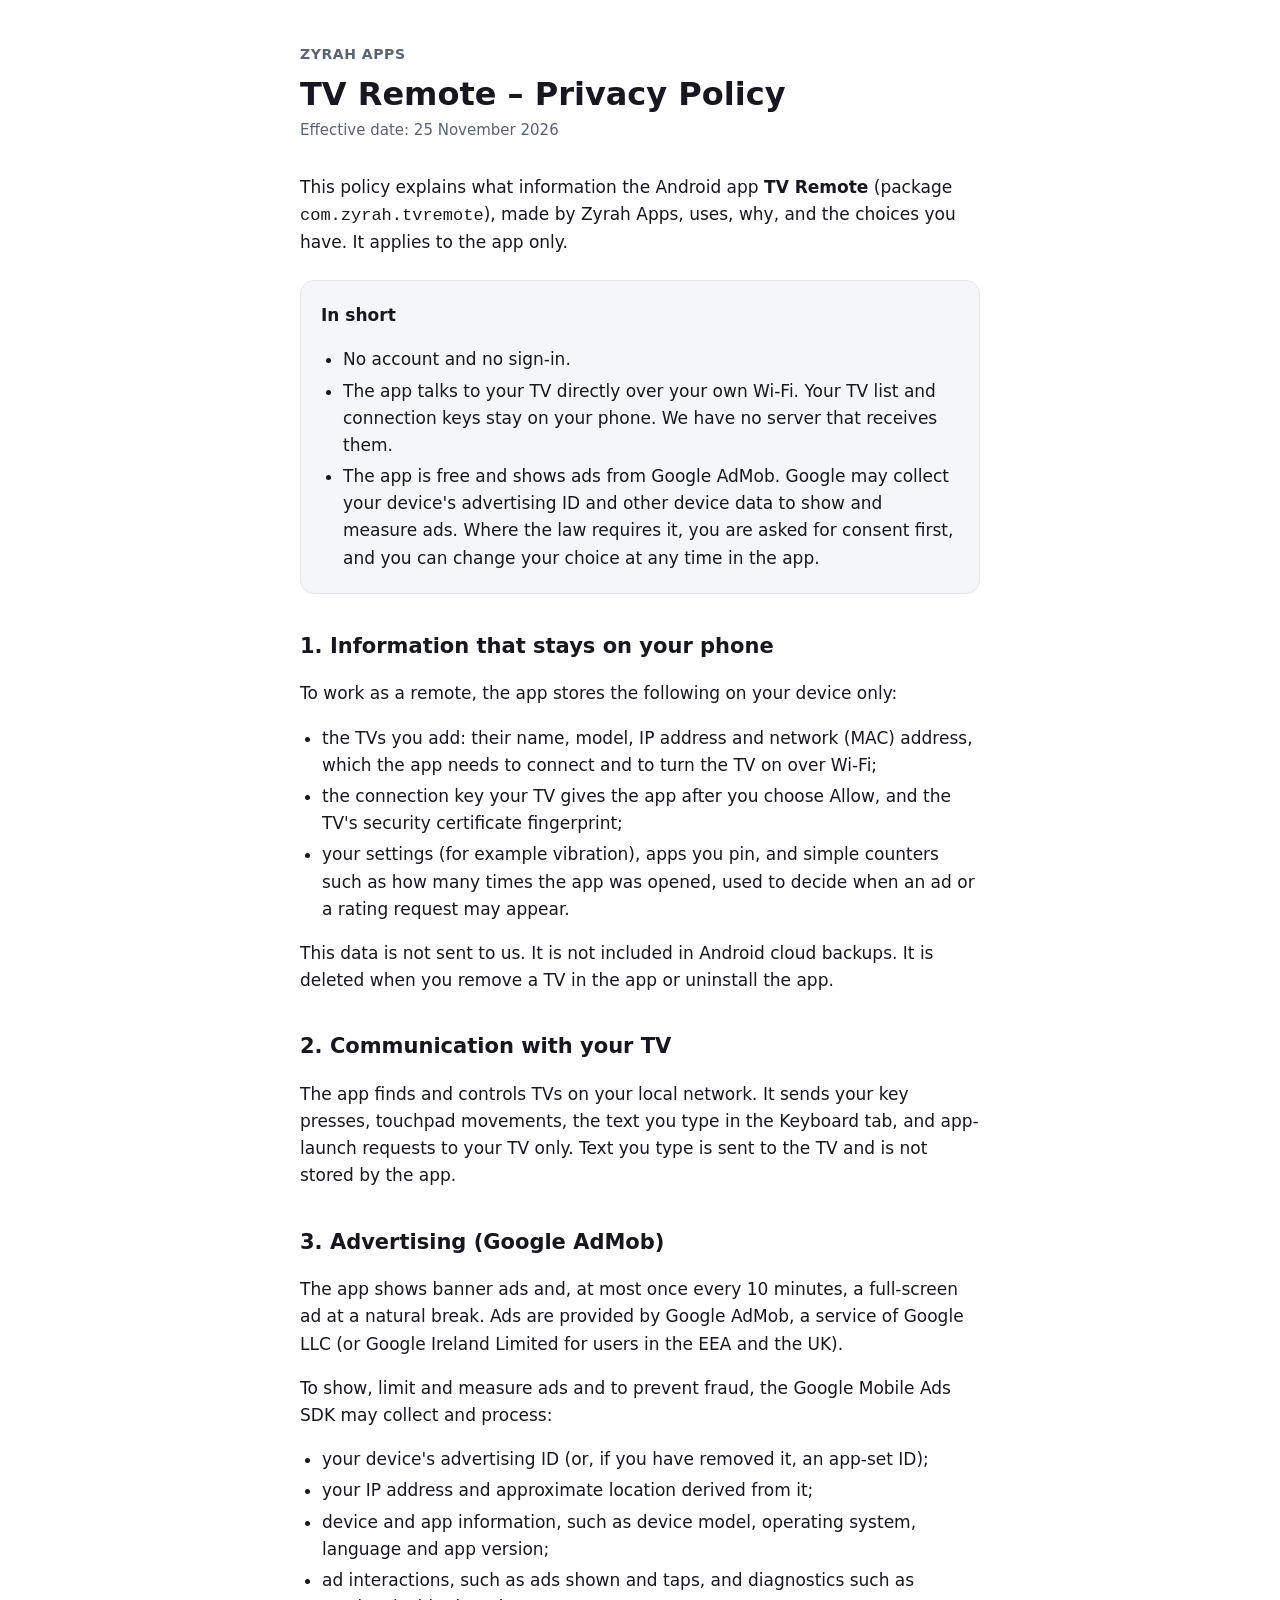
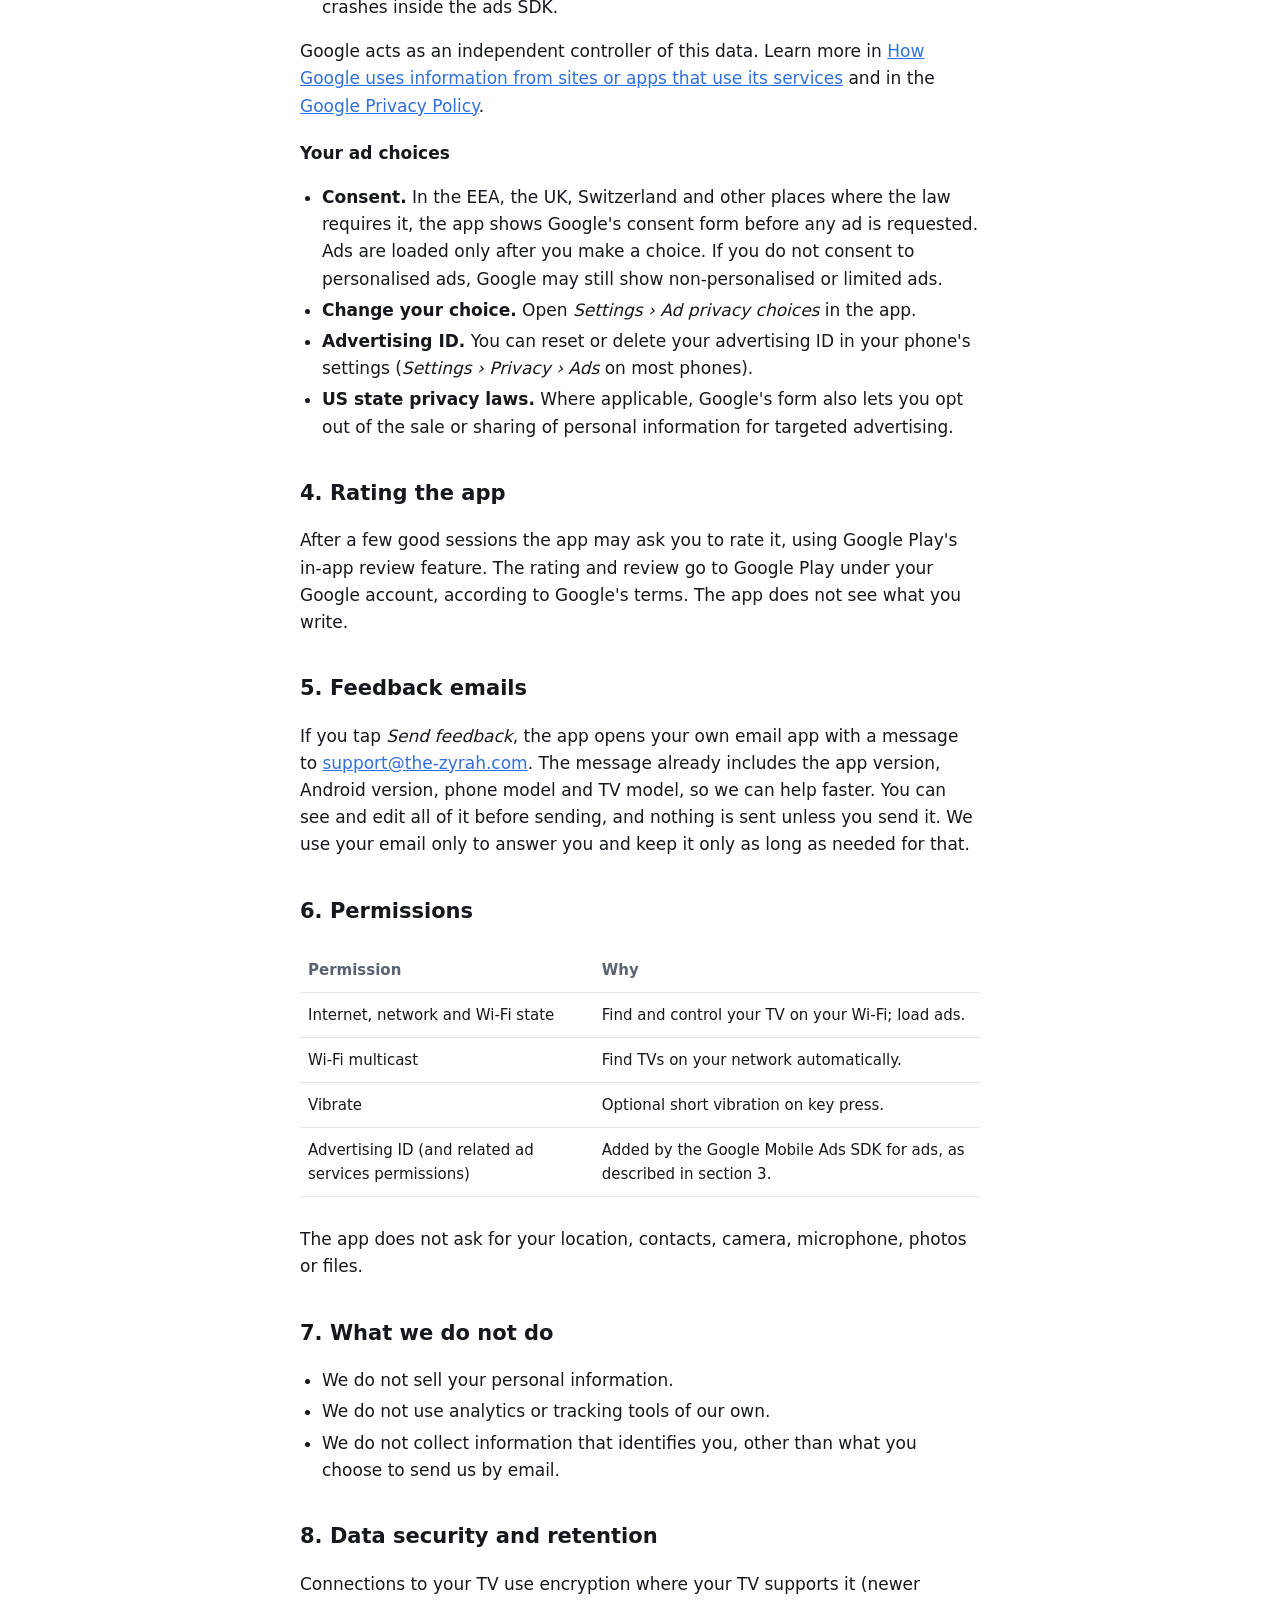
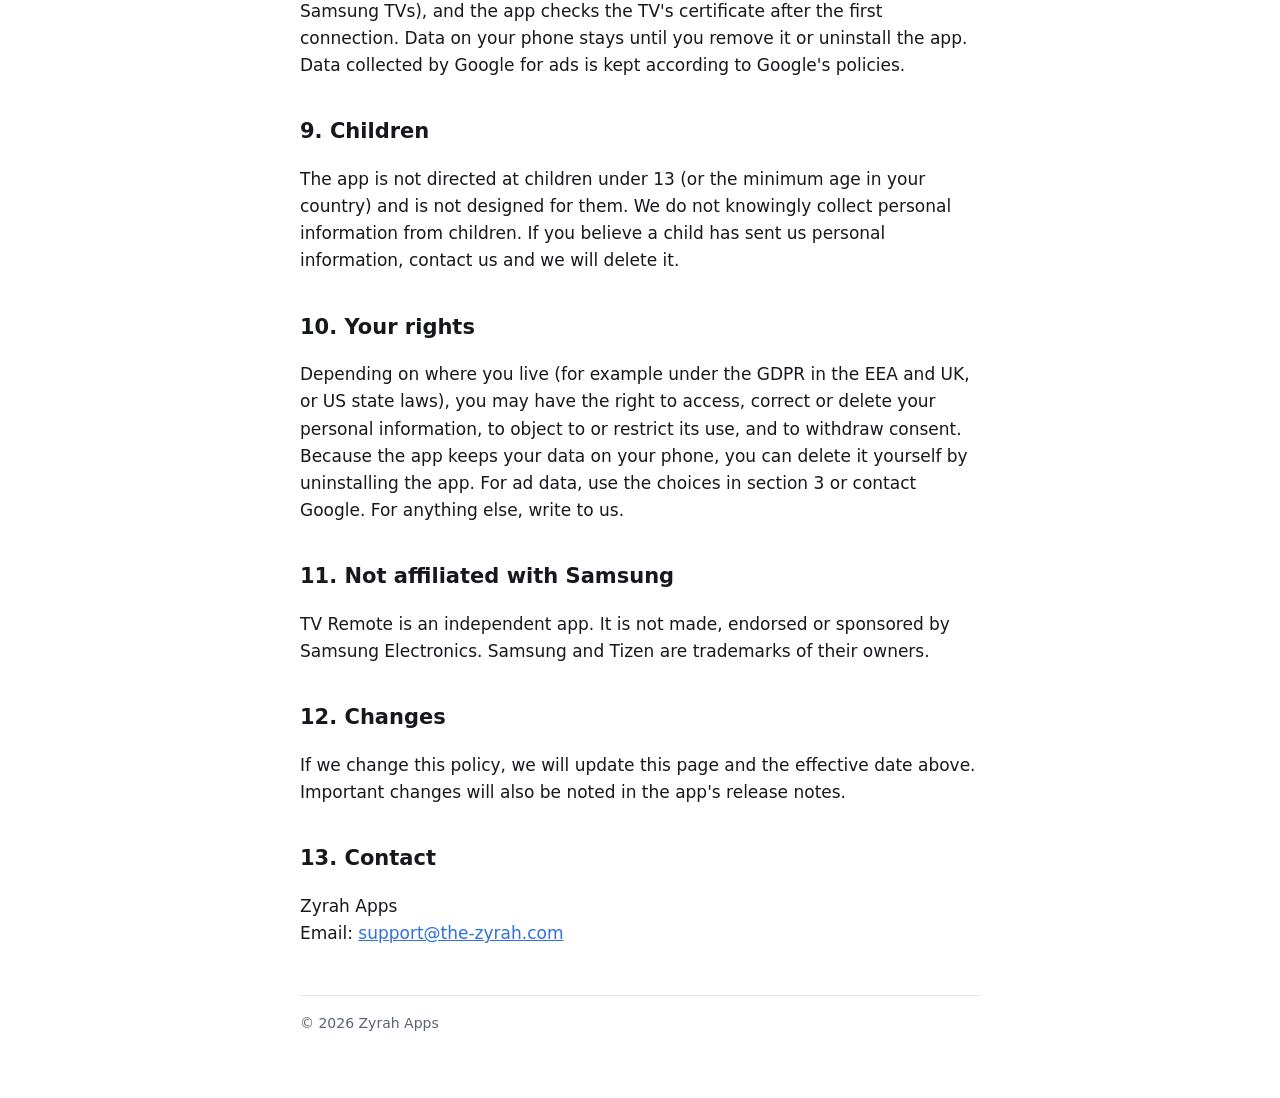
==== tvremote/privacy.html @ 7ee6c821 "Public site: developer page, TV Remote privacy policy, app-ads.txt template Co-Authored-By: Claude O" ====
<!doctype html>
<html lang="en">
<head>
<meta charset="utf-8">
<meta name="viewport" content="width=device-width, initial-scale=1">
<title>TV Remote – Privacy Policy</title>
<meta name="description" content="Privacy policy for the TV Remote app for Samsung Smart TVs by Zyrah Apps.">
<link rel="stylesheet" href="../style.css">
</head>
<body>
<main>
<header>
  <a class="brand" href="../">Zyrah Apps</a>
  <h1>TV Remote – Privacy Policy</h1>
  <p class="meta">Effective date: 25 November 2026</p>
</header>

<p>This policy explains what information the Android app <strong>TV Remote</strong> (package <code>com.zyrah.tvremote</code>), made by Zyrah Apps, uses, why, and the choices you have. It applies to the app only.</p>

<div class="summary">
  <p><strong>In short</strong></p>
  <ul>
    <li>No account and no sign-in.</li>
    <li>The app talks to your TV directly over your own Wi-Fi. Your TV list and connection keys stay on your phone. We have no server that receives them.</li>
    <li>The app is free and shows ads from Google AdMob. Google may collect your device's advertising ID and other device data to show and measure ads. Where the law requires it, you are asked for consent first, and you can change your choice at any time in the app.</li>
  </ul>
</div>

<h2>1. Information that stays on your phone</h2>
<p>To work as a remote, the app stores the following on your device only:</p>
<ul>
  <li>the TVs you add: their name, model, IP address and network (MAC) address, which the app needs to connect and to turn the TV on over Wi-Fi;</li>
  <li>the connection key your TV gives the app after you choose Allow, and the TV's security certificate fingerprint;</li>
  <li>your settings (for example vibration), apps you pin, and simple counters such as how many times the app was opened, used to decide when an ad or a rating request may appear.</li>
</ul>
<p>This data is not sent to us. It is not included in Android cloud backups. It is deleted when you remove a TV in the app or uninstall the app.</p>

<h2>2. Communication with your TV</h2>
<p>The app finds and controls TVs on your local network. It sends your key presses, touchpad movements, the text you type in the Keyboard tab, and app-launch requests to your TV only. Text you type is sent to the TV and is not stored by the app.</p>

<h2>3. Advertising (Google AdMob)</h2>
<p>The app shows banner ads and, at most once every 10 minutes, a full-screen ad at a natural break. Ads are provided by Google AdMob, a service of Google LLC (or Google Ireland Limited for users in the EEA and the UK).</p>
<p>To show, limit and measure ads and to prevent fraud, the Google Mobile Ads SDK may collect and process:</p>
<ul>
  <li>your device's advertising ID (or, if you have removed it, an app-set ID);</li>
  <li>your IP address and approximate location derived from it;</li>
  <li>device and app information, such as device model, operating system, language and app version;</li>
  <li>ad interactions, such as ads shown and taps, and diagnostics such as crashes inside the ads SDK.</li>
</ul>
<p>Google acts as an independent controller of this data. Learn more in <a href="https://policies.google.com/technologies/partner-sites">How Google uses information from sites or apps that use its services</a> and in the <a href="https://policies.google.com/privacy">Google Privacy Policy</a>.</p>

<h3>Your ad choices</h3>
<ul>
  <li><strong>Consent.</strong> In the EEA, the UK, Switzerland and other places where the law requires it, the app shows Google's consent form before any ad is requested. Ads are loaded only after you make a choice. If you do not consent to personalised ads, Google may still show non-personalised or limited ads.</li>
  <li><strong>Change your choice.</strong> Open <em>Settings › Ad privacy choices</em> in the app.</li>
  <li><strong>Advertising ID.</strong> You can reset or delete your advertising ID in your phone's settings (<em>Settings › Privacy › Ads</em> on most phones).</li>
  <li><strong>US state privacy laws.</strong> Where applicable, Google's form also lets you opt out of the sale or sharing of personal information for targeted advertising.</li>
</ul>

<h2>4. Rating the app</h2>
<p>After a few good sessions the app may ask you to rate it, using Google Play's in-app review feature. The rating and review go to Google Play under your Google account, according to Google's terms. The app does not see what you write.</p>

<h2>5. Feedback emails</h2>
<p>If you tap <em>Send feedback</em>, the app opens your own email app with a message to <a href="mailto:support@the-zyrah.com">support@the-zyrah.com</a>. The message already includes the app version, Android version, phone model and TV model, so we can help faster. You can see and edit all of it before sending, and nothing is sent unless you send it. We use your email only to answer you and keep it only as long as needed for that.</p>

<h2>6. Permissions</h2>
<div class="wrap">
<table>
  <tr><th>Permission</th><th>Why</th></tr>
  <tr><td>Internet, network and Wi-Fi state</td><td>Find and control your TV on your Wi-Fi; load ads.</td></tr>
  <tr><td>Wi-Fi multicast</td><td>Find TVs on your network automatically.</td></tr>
  <tr><td>Vibrate</td><td>Optional short vibration on key press.</td></tr>
  <tr><td>Advertising ID (and related ad services permissions)</td><td>Added by the Google Mobile Ads SDK for ads, as described in section 3.</td></tr>
</table>
</div>
<p>The app does not ask for your location, contacts, camera, microphone, photos or files.</p>

<h2>7. What we do not do</h2>
<ul>
  <li>We do not sell your personal information.</li>
  <li>We do not use analytics or tracking tools of our own.</li>
  <li>We do not collect information that identifies you, other than what you choose to send us by email.</li>
</ul>

<h2>8. Data security and retention</h2>
<p>Connections to your TV use encryption where your TV supports it (newer Samsung TVs), and the app checks the TV's certificate after the first connection. Data on your phone stays until you remove it or uninstall the app. Data collected by Google for ads is kept according to Google's policies.</p>

<h2>9. Children</h2>
<p>The app is not directed at children under 13 (or the minimum age in your country) and is not designed for them. We do not knowingly collect personal information from children. If you believe a child has sent us personal information, contact us and we will delete it.</p>

<h2>10. Your rights</h2>
<p>Depending on where you live (for example under the GDPR in the EEA and UK, or US state laws), you may have the right to access, correct or delete your personal information, to object to or restrict its use, and to withdraw consent. Because the app keeps your data on your phone, you can delete it yourself by uninstalling the app. For ad data, use the choices in section 3 or contact Google. For anything else, write to us.</p>

<h2>11. Not affiliated with Samsung</h2>
<p>TV Remote is an independent app. It is not made, endorsed or sponsored by Samsung Electronics. Samsung and Tizen are trademarks of their owners.</p>

<h2>12. Changes</h2>
<p>If we change this policy, we will update this page and the effective date above. Important changes will also be noted in the app's release notes.</p>

<h2>13. Contact</h2>
<p>Zyrah Apps<br>Email: <a href="mailto:support@the-zyrah.com">support@the-zyrah.com</a></p>

<footer>© 2026 Zyrah Apps</footer>
</main>
</body>
</html>
---- style.css ----
:root {
  --bg: #ffffff;
  --text: #16181d;
  --muted: #5b6270;
  --line: #e4e6eb;
  --accent: #2f6fdf;
  --card: #f5f6f8;
}
@media (prefers-color-scheme: dark) {
  :root {
    --bg: #0e1015;
    --text: #e8eaef;
    --muted: #9aa1ad;
    --line: #262a33;
    --accent: #7aa7ff;
    --card: #161921;
  }
}
* { box-sizing: border-box; }
html { -webkit-text-size-adjust: 100%; }
body {
  margin: 0;
  background: var(--bg);
  color: var(--text);
  font: 17px/1.6 system-ui, -apple-system, "Segoe UI", Roboto, sans-serif;
}
main { max-width: 720px; margin: 0 auto; padding: 40px 20px 64px; }
header { margin-bottom: 32px; }
.brand { font-size: 14px; font-weight: 600; letter-spacing: .04em; text-transform: uppercase; color: var(--muted); text-decoration: none; }
h1 { font-size: 32px; line-height: 1.2; margin: 8px 0 4px; }
h2 { font-size: 21px; margin: 36px 0 8px; }
h3 { font-size: 17px; margin: 20px 0 4px; }
p, li { color: var(--text); }
.meta { color: var(--muted); font-size: 15px; margin: 0; }
a { color: var(--accent); }
ul { padding-left: 22px; }
li { margin: 4px 0; }
.summary { background: var(--card); border: 1px solid var(--line); border-radius: 14px; padding: 4px 20px; margin: 24px 0; }
table { width: 100%; border-collapse: collapse; margin: 12px 0; font-size: 15px; }
th, td { text-align: left; vertical-align: top; padding: 10px 8px; border-bottom: 1px solid var(--line); }
th { color: var(--muted); font-weight: 600; }
.wrap { overflow-x: auto; }
.apps { list-style: none; padding: 0; }
.apps li { background: var(--card); border: 1px solid var(--line); border-radius: 14px; padding: 16px 20px; margin: 12px 0; }
.apps strong { font-size: 18px; }
footer { margin-top: 48px; padding-top: 16px; border-top: 1px solid var(--line); color: var(--muted); font-size: 14px; }
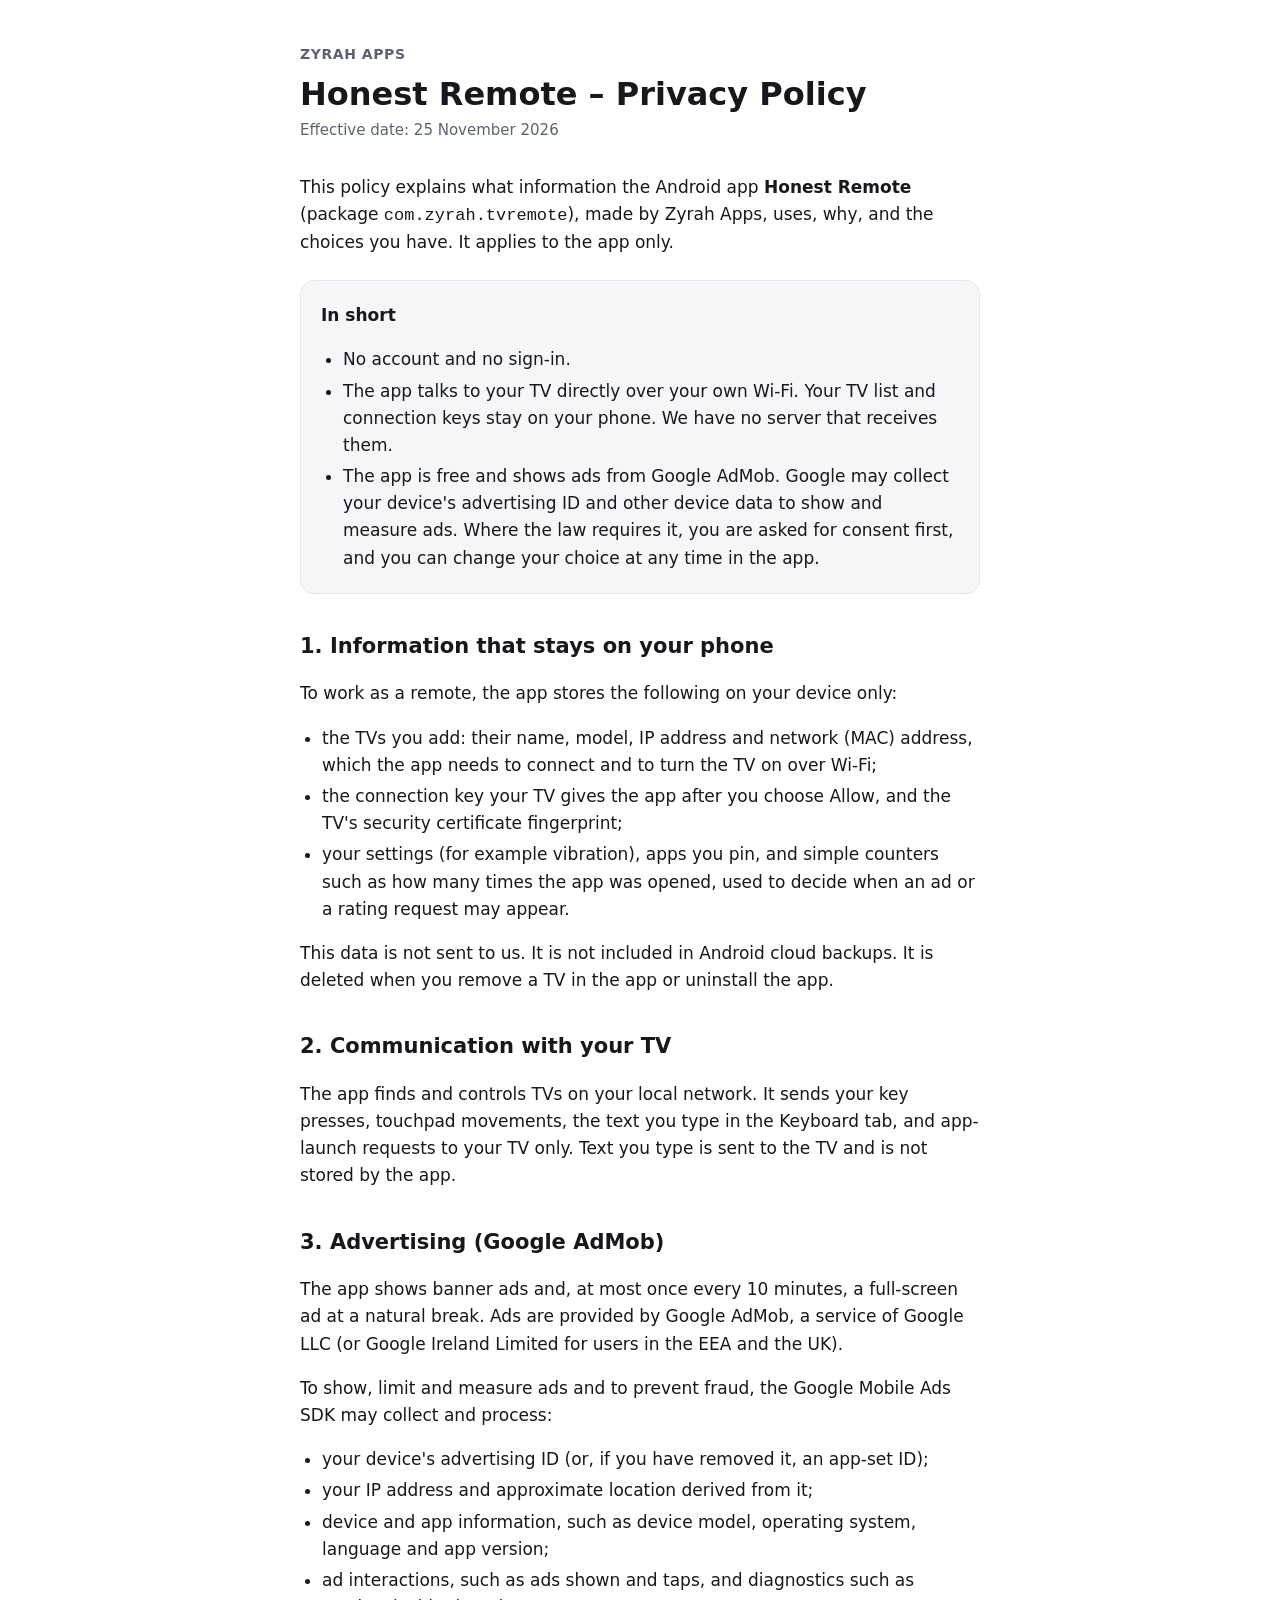
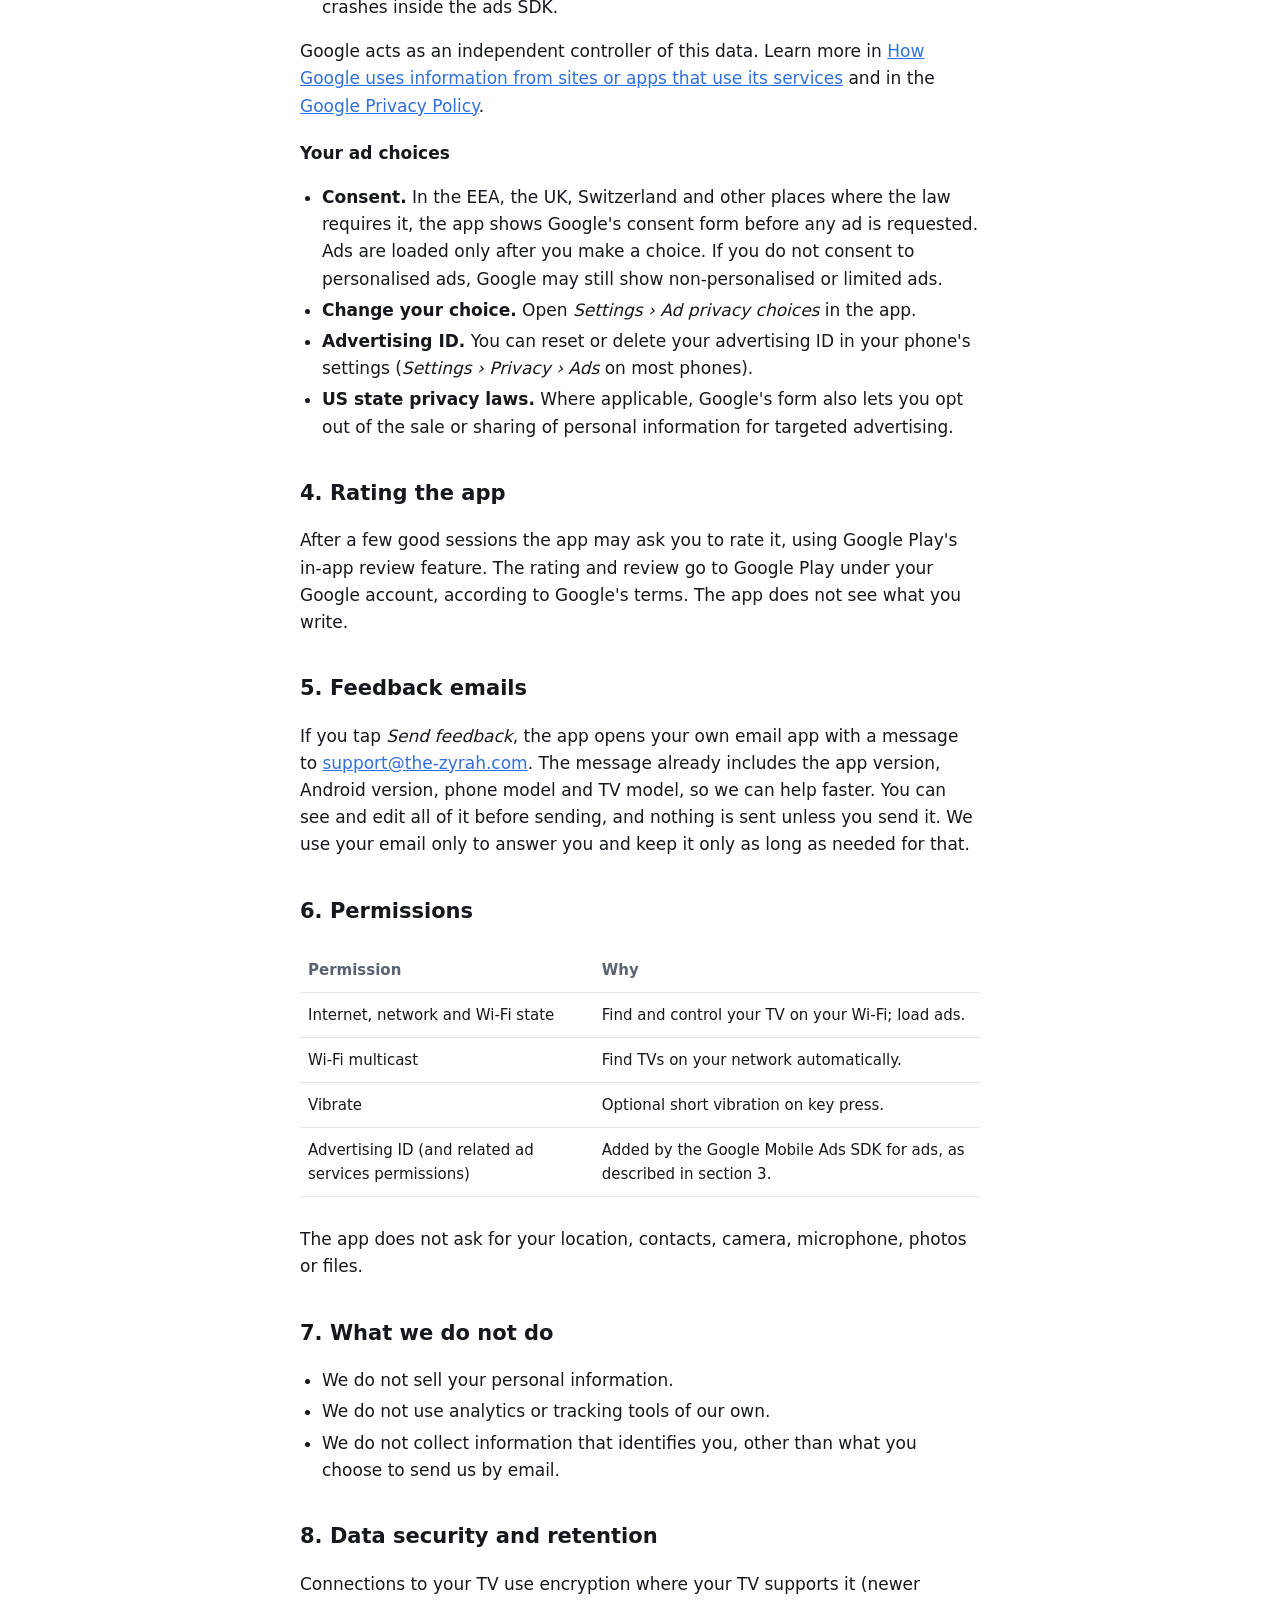
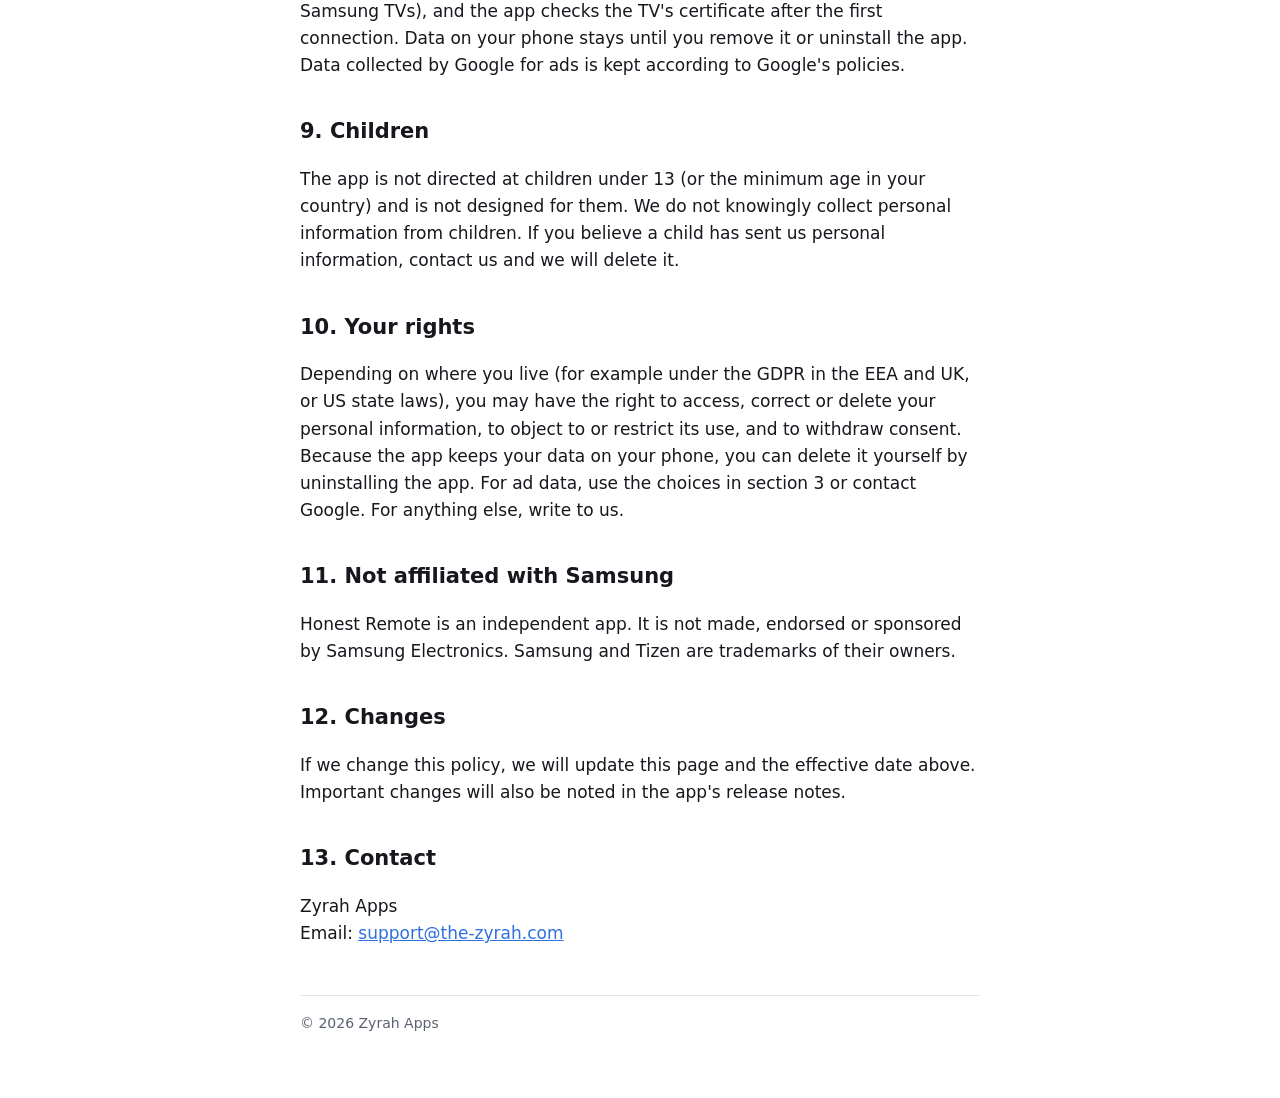
==== commit 1bda1782: "Rename app to Honest Remote Co-Authored-By: Claude Opus 5.5 <noreply@anthropic.com>" ====
--- a/tvremote/privacy.html
+++ b/tvremote/privacy.html
@@ -3,19 +3,19 @@
 <head>
 <meta charset="utf-8">
 <meta name="viewport" content="width=device-width, initial-scale=1">
-<title>TV Remote – Privacy Policy</title>
-<meta name="description" content="Privacy policy for the TV Remote app for Samsung Smart TVs by Zyrah Apps.">
+<title>Honest Remote – Privacy Policy</title>
+<meta name="description" content="Privacy policy for the Honest Remote app for Samsung Smart TVs by Zyrah Apps.">
 <link rel="stylesheet" href="../style.css">
 </head>
 <body>
 <main>
 <header>
   <a class="brand" href="../">Zyrah Apps</a>
-  <h1>TV Remote – Privacy Policy</h1>
+  <h1>Honest Remote – Privacy Policy</h1>
   <p class="meta">Effective date: 25 November 2026</p>
 </header>
 
-<p>This policy explains what information the Android app <strong>TV Remote</strong> (package <code>com.zyrah.tvremote</code>), made by Zyrah Apps, uses, why, and the choices you have. It applies to the app only.</p>
+<p>This policy explains what information the Android app <strong>Honest Remote</strong> (package <code>com.zyrah.tvremote</code>), made by Zyrah Apps, uses, why, and the choices you have. It applies to the app only.</p>
 
 <div class="summary">
   <p><strong>In short</strong></p>
@@ -92,7 +92,7 @@
 <p>Depending on where you live (for example under the GDPR in the EEA and UK, or US state laws), you may have the right to access, correct or delete your personal information, to object to or restrict its use, and to withdraw consent. Because the app keeps your data on your phone, you can delete it yourself by uninstalling the app. For ad data, use the choices in section 3 or contact Google. For anything else, write to us.</p>
 
 <h2>11. Not affiliated with Samsung</h2>
-<p>TV Remote is an independent app. It is not made, endorsed or sponsored by Samsung Electronics. Samsung and Tizen are trademarks of their owners.</p>
+<p>Honest Remote is an independent app. It is not made, endorsed or sponsored by Samsung Electronics. Samsung and Tizen are trademarks of their owners.</p>
 
 <h2>12. Changes</h2>
 <p>If we change this policy, we will update this page and the effective date above. Important changes will also be noted in the app's release notes.</p>
